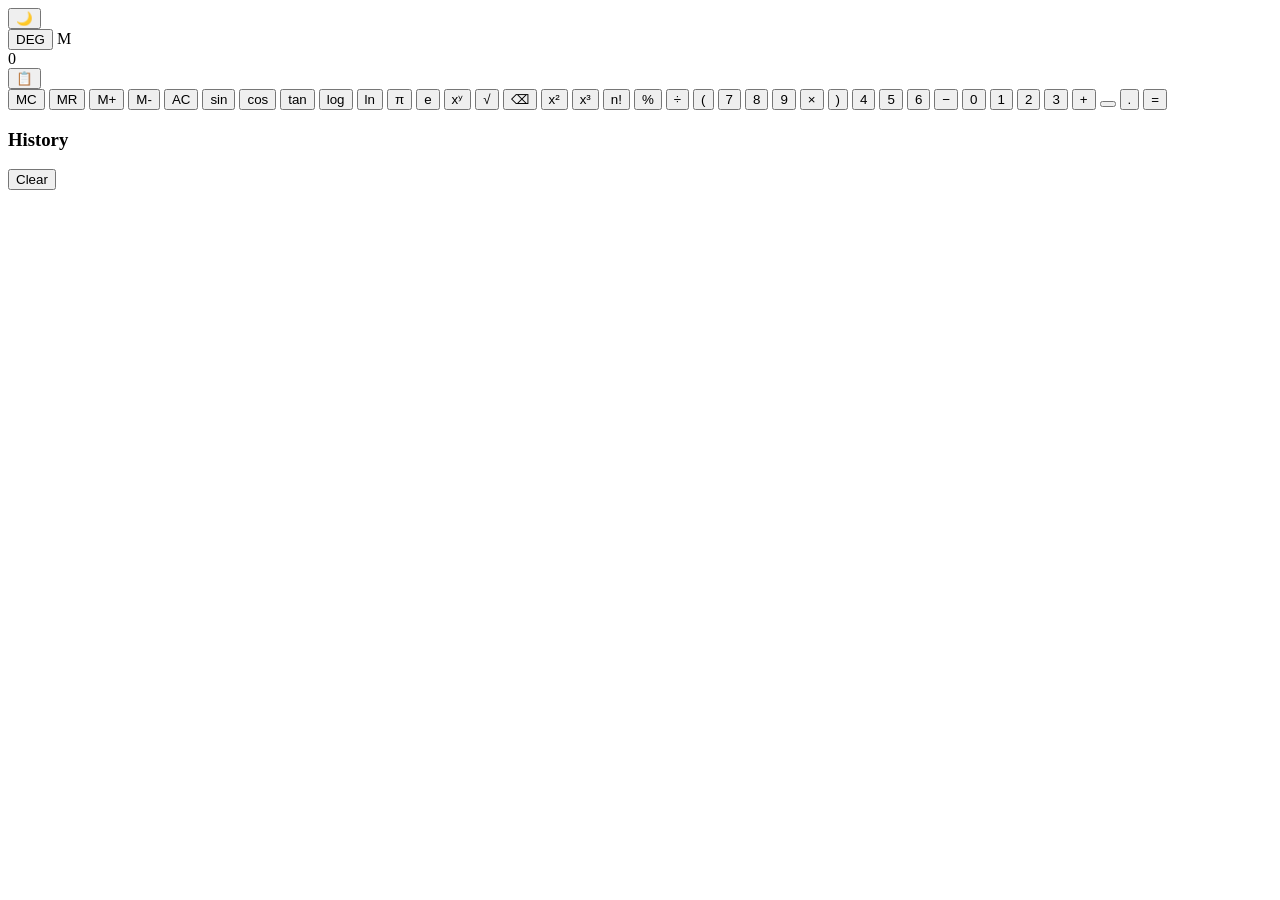
==== sci-calc/index.html @ b8c29ea7 "Create index.html" ====
<!DOCTYPE html>
<html lang="en" data-theme="dark">
<head>
    <meta charset="UTF-8">
    <meta name="viewport" content="width=device-width, initial-scale=1.0">
    <title>Professional Scientific Calculator</title>
    <link rel="stylesheet" href="style.css">
    <!-- Google Fonts for modern typography -->
    <link href="https://fonts.googleapis.com/css2?family=Inter:wght@300;400;500;600&display=swap" rel="stylesheet">
</head>
<body>
    <!-- Main wrapper for the application layout -->
    <main class="app-container">
        
        <!-- Calculator Section -->
        <section class="calculator glass">
            <!-- Top bar containing Theme Toggle and Memory Indicator -->
            <div class="top-bar">
                <button id="theme-toggle" class="icon-btn" aria-label="Toggle Theme">🌙</button>
                <div class="modes">
                    <button id="deg-rad-toggle" class="text-btn">DEG</button>
                    <span id="memory-indicator" class="hidden">M</span>
                </div>
            </div>

            <!-- Display Screen -->
            <div class="display">
                <div class="previous-calc">
                    <span id="history-expr"></span>
                </div>
                <div class="current-calc">
                    <span id="current-expr">0</span>
                </div>
                <button id="copy-btn" class="icon-btn copy-btn" aria-label="Copy Result">📋</button>
            </div>

            <!-- Keypad Grid -->
            <div class="keypad">
                <!-- Row 1: Memory & Utilities -->
                <button class="btn memory" data-action="mc">MC</button>
                <button class="btn memory" data-action="mr">MR</button>
                <button class="btn memory" data-action="m-plus">M+</button>
                <button class="btn memory" data-action="m-minus">M-</button>
                <button class="btn utility clear" data-action="clear">AC</button>
                
                <!-- Row 2: Scientific -->
                <button class="btn sci" data-type="func" data-eval="calcSin(" data-display="sin(">sin</button>
                <button class="btn sci" data-type="func" data-eval="calcCos(" data-display="cos(">cos</button>
                <button class="btn sci" data-type="func" data-eval="calcTan(" data-display="tan(">tan</button>
                <button class="btn sci" data-type="func" data-eval="Math.log10(" data-display="log(">log</button>
                <button class="btn sci" data-type="func" data-eval="Math.log(" data-display="ln(">ln</button>
                
                <!-- Row 3: Scientific -->
                <button class="btn sci" data-type="value" data-eval="Math.PI" data-display="π">π</button>
                <button class="btn sci" data-type="value" data-eval="Math.E" data-display="e">e</button>
                <button class="btn sci" data-type="operator" data-eval="**" data-display="^">xʸ</button>
                <button class="btn sci" data-type="func" data-eval="Math.sqrt(" data-display="√(">√</button>
                <button class="btn utility" data-action="delete" aria-label="Backspace">⌫</button>

                <!-- Row 4: Math Symbols -->
                <button class="btn sci" data-type="operator" data-eval="**2" data-display="²">x²</button>
                <button class="btn sci" data-type="operator" data-eval="**3" data-display="³">x³</button>
                <button class="btn sci" data-type="func" data-eval="calcFact(" data-display="fact(">n!</button>
                <button class="btn sci" data-type="operator" data-eval="/100" data-display="%">%</button>
                <button class="btn operator" data-type="operator" data-eval="/" data-display="÷">÷</button>

                <!-- Row 5: Numbers -->
                <button class="btn sci" data-type="func" data-eval="(" data-display="(">(</button>
                <button class="btn num" data-type="value" data-eval="7" data-display="7">7</button>
                <button class="btn num" data-type="value" data-eval="8" data-display="8">8</button>
                <button class="btn num" data-type="value" data-eval="9" data-display="9">9</button>
                <button class="btn operator" data-type="operator" data-eval="*" data-display="×">×</button>

                <!-- Row 6: Numbers -->
                <button class="btn sci" data-type="func" data-eval=")" data-display=")">)</button>
                <button class="btn num" data-type="value" data-eval="4" data-display="4">4</button>
                <button class="btn num" data-type="value" data-eval="5" data-display="5">5</button>
                <button class="btn num" data-type="value" data-eval="6" data-display="6">6</button>
                <button class="btn operator" data-type="operator" data-eval="-" data-display="-">−</button>

                <!-- Row 7: Numbers -->
                <button class="btn num span-2" data-type="value" data-eval="0" data-display="0">0</button>
                <button class="btn num" data-type="value" data-eval="1" data-display="1">1</button>
                <button class="btn num" data-type="value" data-eval="2" data-display="2">2</button>
                <button class="btn num" data-type="value" data-eval="3" data-display="3">3</button>
                <button class="btn operator" data-type="operator" data-eval="+" data-display="+">+</button>

                <!-- Row 8: Decimals and Equals -->
                <button class="btn num span-4 empty"></button>
                <button class="btn num" data-type="value" data-eval="." data-display=".">.</button>
                <button class="btn equals" data-action="calculate">=</button>
            </div>
        </section>

        <!-- History Sidebar -->
        <aside class="history-panel glass">
            <div class="history-header">
                <h3>History</h3>
                <button id="clear-history" class="text-btn">Clear</button>
            </div>
            <ul id="history-list" class="history-list">
                <!-- History items injected via JS -->
            </ul>
        </aside>

    </main>
    <script src="script.js"></script>
</body>
</html>
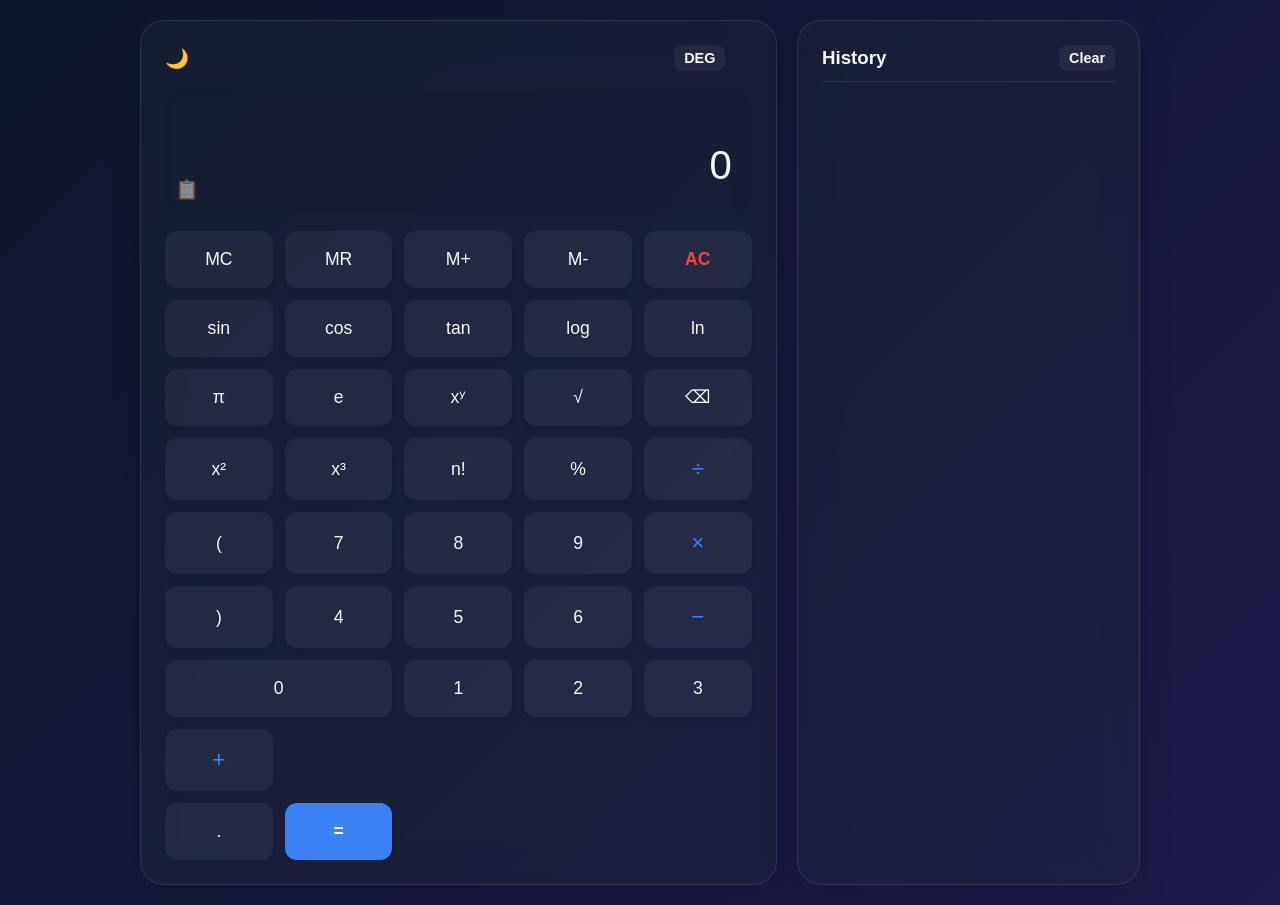
==== commit 8acb3c8f: "Update index.html" ====
--- a/sci-calc/index.html
+++ b/sci-calc/index.html
@@ -5,6 +5,7 @@
     <meta name="viewport" content="width=device-width, initial-scale=1.0">
     <title>Professional Scientific Calculator</title>
     <link rel="stylesheet" href="style.css">
+    <script type="module" src="script.js"></script>
     <!-- Google Fonts for modern typography -->
     <link href="https://fonts.googleapis.com/css2?family=Inter:wght@300;400;500;600&display=swap" rel="stylesheet">
 </head>
--- a/sci-calc/style.css
+++ b/sci-calc/style.css
@@ -0,0 +1,269 @@
+/* --- Base Reset & Typography --- */
+* {
+    margin: 0;
+    padding: 0;
+    box-sizing: border-box;
+    font-family: 'Inter', sans-serif;
+}
+
+/* --- Theme Variables (Dark & Light Mode) --- */
+:root[data-theme="dark"] {
+    --bg-gradient: linear-gradient(135deg, #0f172a 0%, #1e1b4b 100%);
+    --glass-bg: rgba(30, 41, 59, 0.4);
+    --glass-border: rgba(255, 255, 255, 0.1);
+    --text-primary: #f8fafc;
+    --text-secondary: #94a3b8;
+    --btn-bg: rgba(255, 255, 255, 0.05);
+    --btn-hover: rgba(255, 255, 255, 0.1);
+    --btn-active: rgba(255, 255, 255, 0.15);
+    --accent: #3b82f6;
+    --accent-hover: #2563eb;
+    --danger: #ef4444;
+}
+
+:root[data-theme="light"] {
+    --bg-gradient: linear-gradient(135deg, #e2e8f0 0%, #cbd5e1 100%);
+    --glass-bg: rgba(255, 255, 255, 0.5);
+    --glass-border: rgba(255, 255, 255, 0.5);
+    --text-primary: #0f172a;
+    --text-secondary: #475569;
+    --btn-bg: rgba(0, 0, 0, 0.03);
+    --btn-hover: rgba(0, 0, 0, 0.08);
+    --btn-active: rgba(0, 0, 0, 0.12);
+    --accent: #3b82f6;
+    --accent-hover: #2563eb;
+    --danger: #ef4444;
+}
+
+/* --- Layout --- */
+body {
+    background: var(--bg-gradient);
+    color: var(--text-primary);
+    min-height: 100vh;
+    display: flex;
+    justify-content: center;
+    align-items: center;
+    padding: 20px;
+    transition: background 0.5s ease;
+}
+
+.app-container {
+    display: flex;
+    gap: 20px;
+    max-width: 1000px;
+    width: 100%;
+}
+
+/* --- Glassmorphism Core Style --- */
+.glass {
+    background: var(--glass-bg);
+    backdrop-filter: blur(20px);
+    -webkit-backdrop-filter: blur(20px);
+    border: 1px solid var(--glass-border);
+    border-radius: 24px;
+    box-shadow: 0 8px 32px 0 rgba(0, 0, 0, 0.15);
+}
+
+/* --- Calculator Structure --- */
+.calculator {
+    flex: 2;
+    padding: 24px;
+    display: flex;
+    flex-direction: column;
+    gap: 20px;
+}
+
+.top-bar {
+    display: flex;
+    justify-content: space-between;
+    align-items: center;
+}
+
+.modes {
+    display: flex;
+    align-items: center;
+    gap: 15px;
+}
+
+.hidden {
+    opacity: 0;
+    visibility: hidden;
+}
+
+#memory-indicator {
+    font-size: 0.85rem;
+    font-weight: 600;
+    color: var(--accent);
+    transition: opacity 0.3s;
+}
+
+/* --- Display Screen --- */
+.display {
+    text-align: right;
+    padding: 20px;
+    border-radius: 16px;
+    background: rgba(0, 0, 0, 0.03);
+    position: relative;
+    min-height: 120px;
+    display: flex;
+    flex-direction: column;
+    justify-content: center;
+    box-shadow: inset 0 2px 10px rgba(0,0,0,0.05);
+}
+
+.previous-calc {
+    font-size: 1rem;
+    color: var(--text-secondary);
+    min-height: 1.5rem;
+    margin-bottom: 5px;
+    word-break: break-all;
+}
+
+.current-calc {
+    font-size: 2.5rem;
+    font-weight: 500;
+    word-break: break-all;
+    overflow: hidden;
+}
+
+.copy-btn {
+    position: absolute;
+    bottom: 10px;
+    left: 10px;
+    font-size: 1.2rem;
+    opacity: 0.5;
+}
+
+.copy-btn:hover {
+    opacity: 1;
+}
+
+/* --- Keypad Grid --- */
+.keypad {
+    display: grid;
+    grid-template-columns: repeat(5, 1fr);
+    gap: 12px;
+}
+
+/* --- Buttons --- */
+.btn {
+    border: none;
+    background: var(--btn-bg);
+    color: var(--text-primary);
+    font-size: 1.1rem;
+    padding: 18px 0;
+    border-radius: 12px;
+    cursor: pointer;
+    transition: all 0.2s cubic-bezier(0.4, 0, 0.2, 1);
+    box-shadow: 0 4px 6px rgba(0,0,0,0.02);
+}
+
+.btn:hover {
+    background: var(--btn-hover);
+    transform: translateY(-2px);
+}
+
+.btn:active {
+    background: var(--btn-active);
+    transform: translateY(2px) scale(0.95); /* Press animation */
+}
+
+/* Specific Button Types */
+.btn.operator { color: var(--accent); font-size: 1.4rem; font-weight: 500; }
+.btn.clear { color: var(--danger); font-weight: 600; }
+.btn.equals { background: var(--accent); color: #fff; font-weight: 600; }
+.btn.equals:hover { background: var(--accent-hover); }
+.btn.span-2 { grid-column: span 2; }
+.btn.span-4 { grid-column: span 4; pointer-events: none; background: transparent; box-shadow: none; }
+
+.icon-btn, .text-btn {
+    background: none;
+    border: none;
+    color: var(--text-primary);
+    cursor: pointer;
+    font-size: 1.2rem;
+    transition: transform 0.2s;
+}
+
+.text-btn {
+    font-size: 0.9rem;
+    font-weight: 600;
+    background: var(--btn-bg);
+    padding: 5px 10px;
+    border-radius: 8px;
+}
+
+/* --- History Panel --- */
+.history-panel {
+    flex: 1;
+    min-width: 280px;
+    padding: 24px;
+    display: flex;
+    flex-direction: column;
+}
+
+.history-header {
+    display: flex;
+    justify-content: space-between;
+    align-items: center;
+    margin-bottom: 20px;
+    border-bottom: 1px solid var(--glass-border);
+    padding-bottom: 10px;
+}
+
+.history-list {
+    list-style: none;
+    overflow-y: auto;
+    flex-grow: 1;
+    max-height: 500px;
+    display: flex;
+    flex-direction: column;
+    gap: 15px;
+}
+
+.history-list li {
+    text-align: right;
+    padding: 10px;
+    border-radius: 10px;
+    background: var(--btn-bg);
+    cursor: pointer;
+    transition: background 0.2s;
+}
+
+.history-list li:hover {
+    background: var(--btn-hover);
+}
+
+.hist-expr {
+    font-size: 0.9rem;
+    color: var(--text-secondary);
+    margin-bottom: 5px;
+}
+
+.hist-res {
+    font-size: 1.2rem;
+    font-weight: 500;
+}
+
+/* --- Responsive Design --- */
+@media (max-width: 850px) {
+    .app-container {
+        flex-direction: column;
+    }
+    .history-panel {
+        min-height: 250px;
+    }
+}
+
+@media (max-width: 480px) {
+    .keypad {
+        gap: 8px;
+    }
+    .btn {
+        padding: 14px 0;
+        font-size: 1rem;
+    }
+    .current-calc {
+        font-size: 2rem;
+    }
+}
